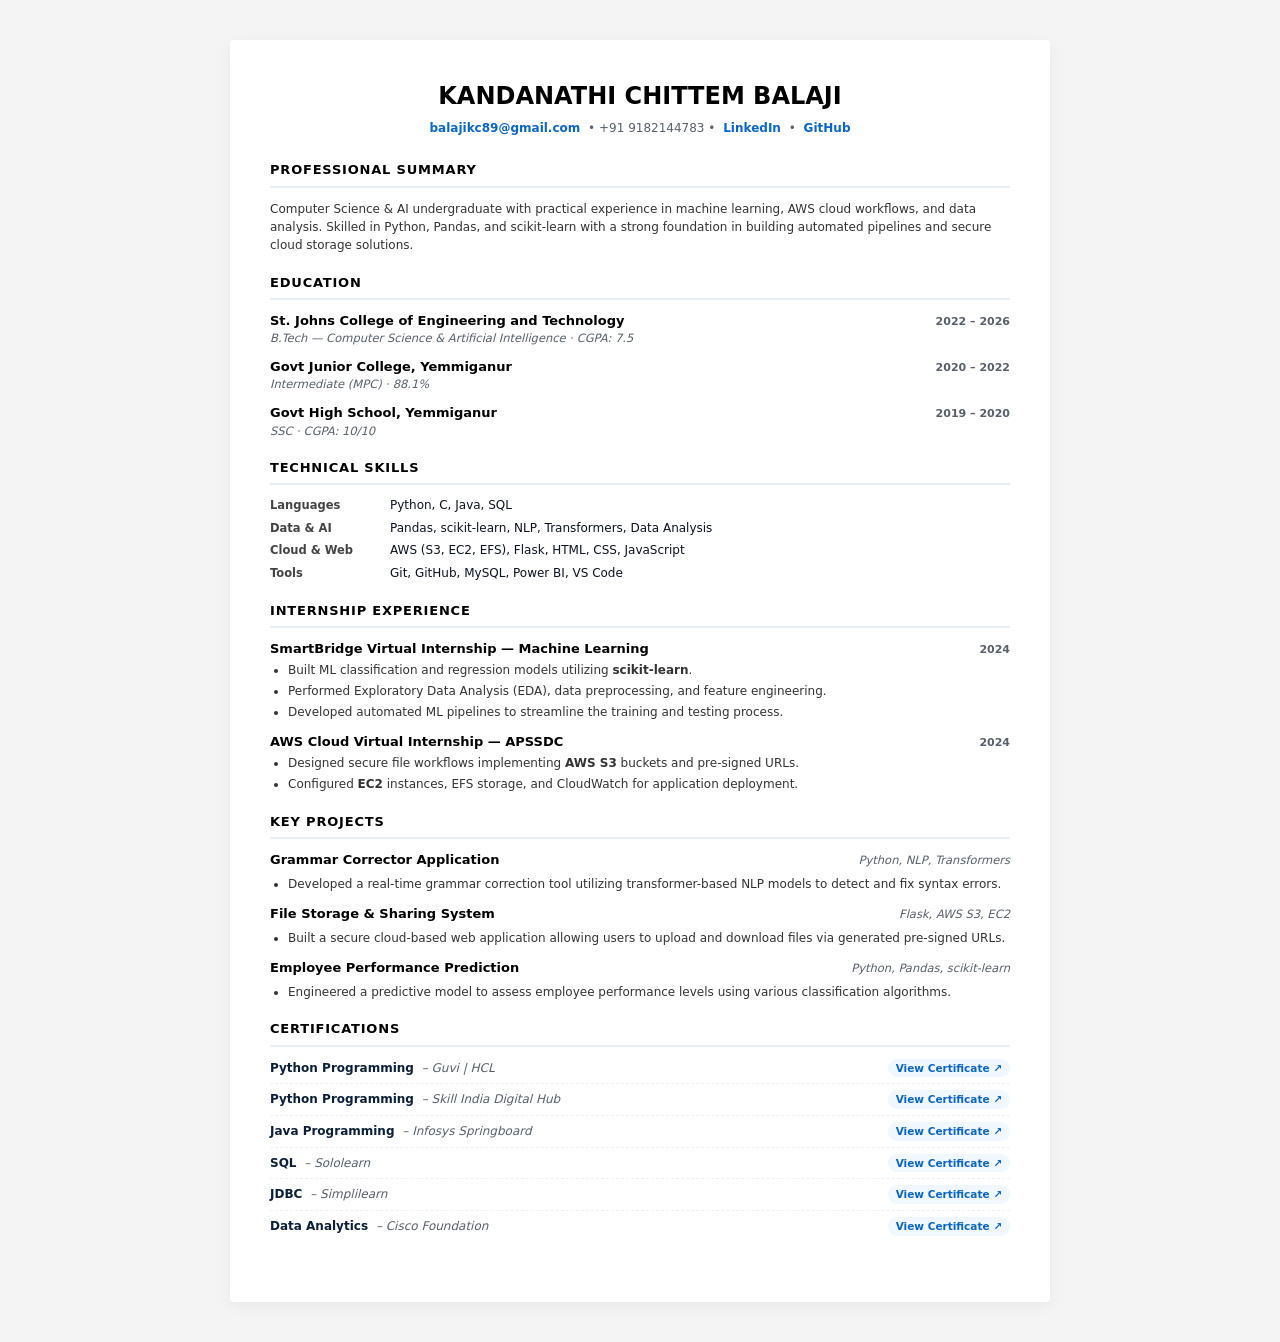
==== resume.html @ 3b9e07a9 "Add files via upload" ====
<!doctype html>
<html lang="en">
<head>
<meta charset="utf-8" />
<meta name="viewport" content="width=device-width,initial-scale=1" />
<title>Kandanathi Chittem Balaji — Resume</title>

<style>
  :root {
    --accent: #0a66c2;
    --text: #0b1220;
    --muted: #58606b;
    --border: #e6eef6;
  }

  html, body {
    margin: 0;
    background: #f4f4f4;
    font-family: Inter, system-ui, -apple-system, "Segoe UI", Roboto, Arial, sans-serif;
    color: var(--text);
    font-size: 12px;
    line-height: 1.4;
  }

  .page {
    max-width: 740px;
    margin: 40px auto;
    padding: 40px;
    background: #fff;
    box-shadow: 0 4px 15px rgba(0,0,0,0.05);
    border-radius: 4px;
  }

  /* Header */
  header { text-align: center; margin-bottom: 25px; }
  .name { font-size: 24px; font-weight: 800; text-transform: uppercase; margin-bottom: 6px; color: #000; }
  .links { font-size: 12px; color: var(--muted); }
  .links a { color: var(--accent); text-decoration: none; font-weight: 600; margin: 0 4px; }
  .links a:hover { text-decoration: underline; }

  /* Sections */
  section { margin-bottom: 20px; }
  h2 {
    font-size: 13px;
    text-transform: uppercase;
    letter-spacing: 0.8px;
    margin: 0 0 12px 0;
    padding-bottom: 6px;
    border-bottom: 2px solid var(--border);
    font-weight: 800;
    color: #000;
  }

  /* Text formatting */
  p, li { margin: 2px 0; }
  ul { margin: 4px 0 10px 18px; padding: 0; }
  li { margin-bottom: 4px; color: #333; }
  
  /* Entry Components */
  .entry { margin-bottom: 12px; }
  .entry-header { display: flex; justify-content: space-between; align-items: baseline; }
  .title { font-weight: 700; font-size: 13px; color: #000; }
  .date { font-size: 11px; color: var(--muted); font-weight: 600; white-space: nowrap; }
  .meta { color: var(--muted); font-size: 11.5px; font-style: italic; margin-bottom: 4px; display: block; }
  
  /* Skills Grid */
  .skills-grid { display: grid; grid-template-columns: 110px auto; gap: 6px 10px; }
  .skill-label { font-weight: 700; font-size: 11.5px; color: #444; }

  /* --- NEW PROFESSIONAL CERTIFICATION STYLES --- */
  .cert-row {
    display: flex;
    justify-content: space-between;
    align-items: center;
    margin-bottom: 6px;
    padding-bottom: 6px;
    border-bottom: 1px dashed #f0f0f0; /* Very subtle separator */
  }
  .cert-row:last-child { border-bottom: none; }
  
  .cert-info { font-size: 12px; }
  .cert-name { font-weight: 700; color: #0b1f38; }
  .cert-issuer { color: #58606b; font-style: italic; margin-left: 4px; }
  
  .cert-link {
    font-size: 10.5px;
    font-weight: 600;
    color: var(--accent);
    text-decoration: none;
    background: #f0f7ff; /* Very light blue background */
    padding: 2px 8px;
    border-radius: 12px; /* Pill shape */
    transition: all 0.2s ease;
    white-space: nowrap;
  }
  .cert-link:hover {
    background: var(--accent);
    color: white;
    text-decoration: none;
  }

  /* Print adjustments */
  @media print {
    body { background: none; }
    .page { box-shadow: none; margin: 0; padding: 20px; width: 100%; }
    .cert-link { border: 1px solid #ccc; background: none; color: #000; }
  }
</style>
</head>

<body>
<div class="page">

  <header>
    <div class="name">Kandanathi Chittem Balaji</div>
    <div class="links">
      <a href="mailto:balajikc89@gmail.com">balajikc89@gmail.com</a> •
      +91 9182144783 •
      <a href="https://linkedin.com/in/kandanathi-chittem-balaji" target="_blank">LinkedIn</a> •
      <a href="https://github.com/balajikc89" target="_blank">GitHub</a>
    </div>
  </header>

  <section>
    <h2>Professional Summary</h2>
    <p style="line-height:1.5; color:#333;">
      Computer Science & AI undergraduate with practical experience in machine learning, AWS cloud workflows, and data analysis. Skilled in Python, Pandas, and scikit-learn with a strong foundation in building automated pipelines and secure cloud storage solutions.
    </p>
  </section>

  <section>
    <h2>Education</h2>
    <div class="entry">
      <div class="entry-header">
        <span class="title">St. Johns College of Engineering and Technology</span>
        <span class="date">2022 – 2026</span>
      </div>
      <span class="meta">B.Tech — Computer Science & Artificial Intelligence · CGPA: 7.5</span>
    </div>
    <div class="entry">
      <div class="entry-header">
        <span class="title">Govt Junior College, Yemmiganur</span>
        <span class="date">2020 – 2022</span>
      </div>
      <span class="meta">Intermediate (MPC) · 88.1%</span>
    </div>
    <div class="entry">
      <div class="entry-header">
        <span class="title">Govt High School, Yemmiganur</span>
        <span class="date">2019 – 2020</span>
      </div>
      <span class="meta">SSC · CGPA: 10/10</span>
    </div>
  </section>

  <section>
    <h2>Technical Skills</h2>
    <div class="skills-grid">
      <span class="skill-label">Languages</span>
      <span>Python, C, Java, SQL</span>
      <span class="skill-label">Data & AI</span>
      <span>Pandas, scikit-learn, NLP, Transformers, Data Analysis</span>
      <span class="skill-label">Cloud & Web</span>
      <span>AWS (S3, EC2, EFS), Flask, HTML, CSS, JavaScript</span>
      <span class="skill-label">Tools</span>
      <span>Git, GitHub, MySQL, Power BI, VS Code</span>
    </div>
  </section>

  <section>
    <h2>Internship Experience</h2>
    <div class="entry">
      <div class="entry-header">
        <span class="title">SmartBridge Virtual Internship — Machine Learning</span>
        <span class="date">2024</span>
      </div>
      <ul>
        <li>Built ML classification and regression models utilizing <strong>scikit-learn</strong>.</li>
        <li>Performed Exploratory Data Analysis (EDA), data preprocessing, and feature engineering.</li>
        <li>Developed automated ML pipelines to streamline the training and testing process.</li>
      </ul>
    </div>
    <div class="entry">
      <div class="entry-header">
        <span class="title">AWS Cloud Virtual Internship — APSSDC</span>
        <span class="date">2024</span>
      </div>
      <ul>
        <li>Designed secure file workflows implementing <strong>AWS S3</strong> buckets and pre-signed URLs.</li>
        <li>Configured <strong>EC2</strong> instances, EFS storage, and CloudWatch for application deployment.</li>
      </ul>
    </div>
  </section>

  <section>
    <h2>Key Projects</h2>
    <div class="entry">
      <div class="entry-header">
        <span class="title">Grammar Corrector Application</span>
        <span class="meta">Python, NLP, Transformers</span>
      </div>
      <ul>
        <li>Developed a real-time grammar correction tool utilizing transformer-based NLP models to detect and fix syntax errors.</li>
      </ul>
    </div>
    <div class="entry">
      <div class="entry-header">
        <span class="title">File Storage & Sharing System</span>
        <span class="meta">Flask, AWS S3, EC2</span>
      </div>
      <ul>
        <li>Built a secure cloud-based web application allowing users to upload and download files via generated pre-signed URLs.</li>
      </ul>
    </div>
    <div class="entry">
      <div class="entry-header">
        <span class="title">Employee Performance Prediction</span>
        <span class="meta">Python, Pandas, scikit-learn</span>
      </div>
      <ul>
        <li>Engineered a predictive model to assess employee performance levels using various classification algorithms.</li>
      </ul>
    </div>
  </section>

  <section>
    <h2>Certifications</h2>
    
    <div class="cert-row">
      <div class="cert-info">
        <span class="cert-name">Python Programming</span> <span class="cert-issuer">– Guvi | HCL</span>
      </div>
      <a href="https://github.com/balu105/Portfolio/blob/main/Guvi-python.jpg" target="_blank" class="cert-link">View Certificate ↗</a>
    </div>

    <div class="cert-row">
      <div class="cert-info">
        <span class="cert-name">Python Programming</span> <span class="cert-issuer">– Skill India Digital Hub</span>
      </div>
      <a href="https://github.com/balu105/Portfolio/blob/main/SIDH-python.jpg" target="_blank" class="cert-link">View Certificate ↗</a>
    </div>

    <div class="cert-row">
      <div class="cert-info">
        <span class="cert-name">Java Programming</span> <span class="cert-issuer">– Infosys Springboard</span>
      </div>
      <a href="https://github.com/balu105/Portfolio/blob/main/java-Infosys.pdf" target="_blank" class="cert-link">View Certificate ↗</a>
    </div>

    <div class="cert-row">
      <div class="cert-info">
        <span class="cert-name">SQL</span> <span class="cert-issuer">– Sololearn</span>
      </div>
      <a href="https://github.com/balu105/Portfolio/blob/main/sololearn-SQL.jpg" target="_blank" class="cert-link">View Certificate ↗</a>
    </div>

    <div class="cert-row">
      <div class="cert-info">
        <span class="cert-name">JDBC</span> <span class="cert-issuer">– Simplilearn</span>
      </div>
      <a href="https://github.com/balu105/Portfolio/blob/main/simplilearn-JDBC.jpg" target="_blank" class="cert-link">View Certificate ↗</a>
    </div>

    <div class="cert-row">
      <div class="cert-info">
        <span class="cert-name">Data Analytics</span> <span class="cert-issuer">– Cisco Foundation</span>
      </div>
      <a href="https://github.com/balu105/Portfolio/blob/main/cisco-data%20analysis.pdf" target="_blank" class="cert-link">View Certificate ↗</a>
    </div>

  </section>

</div>
</body>
</html>
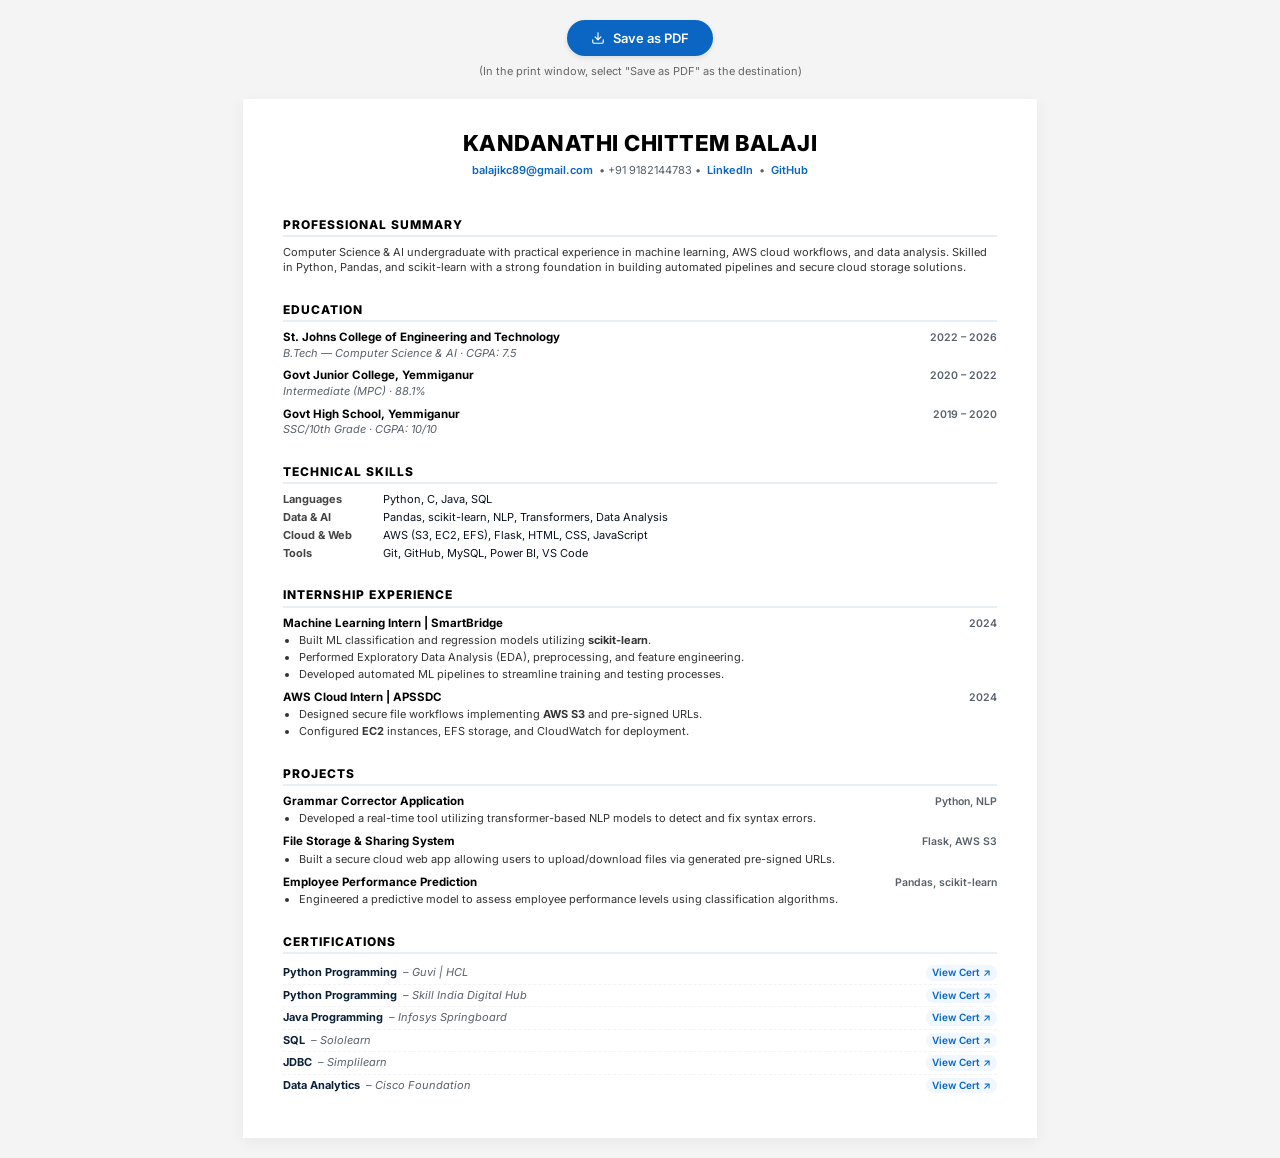
==== commit 7920a6f0: "Update resume.html" ====
--- a/resume.html
+++ b/resume.html
@@ -5,6 +5,9 @@
 <meta name="viewport" content="width=device-width,initial-scale=1" />
 <title>Kandanathi Chittem Balaji — Resume</title>
 
+<!-- FONT FIX: Explicitly loading Inter from Google Fonts for PDF consistency -->
+<link href="https://fonts.googleapis.com/css2?family=Inter:wght@400;600;700;800&display=swap" rel="stylesheet">
+
 <style>
   :root {
     --accent: #0a66c2;
@@ -13,121 +16,233 @@
     --border: #e6eef6;
   }
 
-  html, body {
+  html {
+    box-sizing: border-box;
+  }
+  *, *:before, *:after {
+    box-sizing: inherit;
+  }
+
+  body {
     margin: 0;
     background: #f4f4f4;
-    font-family: Inter, system-ui, -apple-system, "Segoe UI", Roboto, Arial, sans-serif;
+    font-family: 'Inter', sans-serif; /* Now explicitly using the loaded font */
     color: var(--text);
-    font-size: 12px;
-    line-height: 1.4;
-  }
-
+    font-size: 11px;
+    line-height: 1.35;
+  }
+
+  /* Toolbar for Download Button */
+  .toolbar {
+    text-align: center;
+    padding: 20px 0 0;
+    background-color: #f4f4f4;
+  }
+
+  .btn-download {
+    background-color: #0a66c2;
+    color: white;
+    border: none;
+    padding: 10px 24px;
+    border-radius: 24px;
+    font-weight: 600;
+    font-size: 13px;
+    cursor: pointer;
+    font-family: inherit;
+    display: inline-flex;
+    align-items: center;
+    gap: 8px;
+    box-shadow: 0 2px 5px rgba(0,0,0,0.1);
+    transition: background 0.2s ease;
+  }
+  
+  .btn-download:hover {
+    background-color: #004182;
+  }
+
+  /* Page Layout */
   .page {
-    max-width: 740px;
-    margin: 40px auto;
-    padding: 40px;
+    max-width: 210mm; /* A4 Width */
+    margin: 20px auto;
+    padding: 30px 40px;
     background: #fff;
     box-shadow: 0 4px 15px rgba(0,0,0,0.05);
-    border-radius: 4px;
   }
 
   /* Header */
-  header { text-align: center; margin-bottom: 25px; }
-  .name { font-size: 24px; font-weight: 800; text-transform: uppercase; margin-bottom: 6px; color: #000; }
-  .links { font-size: 12px; color: var(--muted); }
-  .links a { color: var(--accent); text-decoration: none; font-weight: 600; margin: 0 4px; }
+  header {
+    text-align: center;
+    margin-bottom: 15px;
+    padding-bottom: 10px;
+    /* Removed border-bottom: 1px solid var(--border); */
+  }
+  .name {
+    font-size: 22px;
+    font-weight: 800;
+    text-transform: uppercase;
+    margin-bottom: 4px;
+    color: #000;
+    letter-spacing: 0.5px;
+  }
+  .links {
+    font-size: 11px;
+    color: var(--muted);
+  }
+  .links a {
+    color: var(--accent);
+    text-decoration: none;
+    font-weight: 600;
+    margin: 0 3px;
+  }
   .links a:hover { text-decoration: underline; }
 
   /* Sections */
-  section { margin-bottom: 20px; }
+  section { margin-bottom: 12px; }
+
   h2 {
-    font-size: 13px;
+    font-size: 12px;
     text-transform: uppercase;
-    letter-spacing: 0.8px;
-    margin: 0 0 12px 0;
-    padding-bottom: 6px;
+    letter-spacing: 1px;
+    margin: 0 0 8px 0;
+    padding-bottom: 2px;
     border-bottom: 2px solid var(--border);
     font-weight: 800;
     color: #000;
   }
 
-  /* Text formatting */
-  p, li { margin: 2px 0; }
-  ul { margin: 4px 0 10px 18px; padding: 0; }
-  li { margin-bottom: 4px; color: #333; }
+  /* Content */
+  p { margin: 1px 0; }
   
-  /* Entry Components */
-  .entry { margin-bottom: 12px; }
-  .entry-header { display: flex; justify-content: space-between; align-items: baseline; }
-  .title { font-weight: 700; font-size: 13px; color: #000; }
-  .date { font-size: 11px; color: var(--muted); font-weight: 600; white-space: nowrap; }
-  .meta { color: var(--muted); font-size: 11.5px; font-style: italic; margin-bottom: 4px; display: block; }
+  ul {
+    margin: 2px 0 6px 16px;
+    padding: 0;
+  }
+  li {
+    margin-bottom: 2px;
+    color: #333;
+  }
+
+  /* Entry Header */
+  .entry { margin-bottom: 8px; }
   
+  .entry-header {
+    display: flex;
+    justify-content: space-between;
+    align-items: baseline;
+  }
+  .title {
+    font-weight: 700;
+    font-size: 11.5px;
+    color: #000;
+  }
+  .date {
+    font-size: 10.5px;
+    color: var(--muted);
+    font-weight: 600;
+    white-space: nowrap;
+  }
+  .meta {
+    color: var(--muted);
+    font-size: 11px;
+    font-style: italic;
+    display: block;
+  }
+
   /* Skills Grid */
-  .skills-grid { display: grid; grid-template-columns: 110px auto; gap: 6px 10px; }
-  .skill-label { font-weight: 700; font-size: 11.5px; color: #444; }
-
-  /* --- NEW PROFESSIONAL CERTIFICATION STYLES --- */
+  .skills-grid {
+    display: grid;
+    grid-template-columns: 90px auto;
+    gap: 3px 10px;
+  }
+  .skill-label {
+    font-weight: 700;
+    font-size: 11px;
+    color: #444;
+  }
+
+  /* Certifications */
   .cert-row {
     display: flex;
     justify-content: space-between;
     align-items: center;
-    margin-bottom: 6px;
-    padding-bottom: 6px;
-    border-bottom: 1px dashed #f0f0f0; /* Very subtle separator */
+    padding: 3px 0;
+    border-bottom: 1px dashed #f3f3f3;
   }
   .cert-row:last-child { border-bottom: none; }
-  
-  .cert-info { font-size: 12px; }
+
+  .cert-info { font-size: 11px; }
   .cert-name { font-weight: 700; color: #0b1f38; }
-  .cert-issuer { color: #58606b; font-style: italic; margin-left: 4px; }
-  
+  .cert-issuer { color: #58606b; font-style: italic; margin-left: 3px; }
+
   .cert-link {
-    font-size: 10.5px;
+    font-size: 10px;
     font-weight: 600;
     color: var(--accent);
     text-decoration: none;
-    background: #f0f7ff; /* Very light blue background */
-    padding: 2px 8px;
-    border-radius: 12px; /* Pill shape */
-    transition: all 0.2s ease;
+    background: #f0f7ff;
+    padding: 1px 6px;
+    border-radius: 10px;
     white-space: nowrap;
   }
   .cert-link:hover {
     background: var(--accent);
-    color: white;
-    text-decoration: none;
-  }
-
-  /* Print adjustments */
+    color: #fff;
+  }
+
+  /* PRINT SETTINGS */
   @media print {
-    body { background: none; }
-    .page { box-shadow: none; margin: 0; padding: 20px; width: 100%; }
-    .cert-link { border: 1px solid #ccc; background: none; color: #000; }
+    @page { margin: 0; size: auto; }
+    body { background: none; -webkit-print-color-adjust: exact; }
+    .no-print { display: none !important; }
+    .page {
+      width: 100%;
+      max-width: 100%;
+      margin: 0;
+      padding: 30px 40px;
+      box-shadow: none;
+    }
+    .cert-link { border: 1px solid #ccc; }
   }
 </style>
 </head>
 
 <body>
+
+<!-- Download Button Toolbar -->
+<div class="no-print toolbar">
+  <button onclick="window.print()" class="btn-download">
+    <svg width="14" height="14" viewBox="0 0 24 24" fill="none" stroke="currentColor" stroke-width="2" stroke-linecap="round" stroke-linejoin="round">
+      <path d="M21 15v4a2 2 0 0 1-2 2H5a2 2 0 0 1-2-2v-4"/>
+      <polyline points="7 10 12 15 17 10"/>
+      <line x1="12" y1="15" x2="12" y2="3"/>
+    </svg>
+    Save as PDF
+  </button>
+  <div style="margin-top:8px; font-size:11px; color:#666;">(In the print window, select "Save as PDF" as the destination)</div>
+</div>
+
 <div class="page">
 
+  <!-- HEADER -->
   <header>
     <div class="name">Kandanathi Chittem Balaji</div>
     <div class="links">
       <a href="mailto:balajikc89@gmail.com">balajikc89@gmail.com</a> •
       +91 9182144783 •
-      <a href="https://linkedin.com/in/kandanathi-chittem-balaji" target="_blank">LinkedIn</a> •
-      <a href="https://github.com/balajikc89" target="_blank">GitHub</a>
+      <a href="https://linkedin.com/in/kandanathi-chittem-balaji">LinkedIn</a> •
+      <a href="https://github.com/balajikc89">GitHub</a>
     </div>
   </header>
-
+<BR>
+  <!-- 1. PROFESSIONAL SUMMARY -->
   <section>
     <h2>Professional Summary</h2>
-    <p style="line-height:1.5; color:#333;">
+    <p style="color:#333;">
       Computer Science & AI undergraduate with practical experience in machine learning, AWS cloud workflows, and data analysis. Skilled in Python, Pandas, and scikit-learn with a strong foundation in building automated pipelines and secure cloud storage solutions.
     </p>
   </section>
-
+  <BR>
+  <!-- 2. EDUCATION (Moved Up - Priority for Students) -->
   <section>
     <h2>Education</h2>
     <div class="entry">
@@ -135,7 +250,7 @@
         <span class="title">St. Johns College of Engineering and Technology</span>
         <span class="date">2022 – 2026</span>
       </div>
-      <span class="meta">B.Tech — Computer Science & Artificial Intelligence · CGPA: 7.5</span>
+      <span class="meta">B.Tech — Computer Science & AI · CGPA: 7.5</span>
     </div>
     <div class="entry">
       <div class="entry-header">
@@ -144,132 +259,133 @@
       </div>
       <span class="meta">Intermediate (MPC) · 88.1%</span>
     </div>
+    <!-- 10th Grade Entry Updated -->
     <div class="entry">
       <div class="entry-header">
         <span class="title">Govt High School, Yemmiganur</span>
         <span class="date">2019 – 2020</span>
       </div>
-      <span class="meta">SSC · CGPA: 10/10</span>
-    </div>
-  </section>
-
+      <span class="meta">SSC/10th Grade · CGPA: 10/10</span>
+    </div>
+  </section>
+<BR>
+  <!-- 3. TECHNICAL SKILLS -->
   <section>
     <h2>Technical Skills</h2>
     <div class="skills-grid">
       <span class="skill-label">Languages</span>
       <span>Python, C, Java, SQL</span>
+      
       <span class="skill-label">Data & AI</span>
       <span>Pandas, scikit-learn, NLP, Transformers, Data Analysis</span>
+      
       <span class="skill-label">Cloud & Web</span>
       <span>AWS (S3, EC2, EFS), Flask, HTML, CSS, JavaScript</span>
+      
       <span class="skill-label">Tools</span>
       <span>Git, GitHub, MySQL, Power BI, VS Code</span>
     </div>
   </section>
-
+<BR>
+  <!-- 4. INTERNSHIP EXPERIENCE -->
   <section>
     <h2>Internship Experience</h2>
-    <div class="entry">
-      <div class="entry-header">
-        <span class="title">SmartBridge Virtual Internship — Machine Learning</span>
+    
+    <div class="entry">
+      <div class="entry-header">
+        <span class="title">Machine Learning Intern | SmartBridge</span>
         <span class="date">2024</span>
       </div>
       <ul>
         <li>Built ML classification and regression models utilizing <strong>scikit-learn</strong>.</li>
-        <li>Performed Exploratory Data Analysis (EDA), data preprocessing, and feature engineering.</li>
-        <li>Developed automated ML pipelines to streamline the training and testing process.</li>
-      </ul>
-    </div>
-    <div class="entry">
-      <div class="entry-header">
-        <span class="title">AWS Cloud Virtual Internship — APSSDC</span>
+        <li>Performed Exploratory Data Analysis (EDA), preprocessing, and feature engineering.</li>
+        <li>Developed automated ML pipelines to streamline training and testing processes.</li>
+      </ul>
+    </div>
+
+    <div class="entry">
+      <div class="entry-header">
+        <span class="title">AWS Cloud Intern | APSSDC</span>
         <span class="date">2024</span>
       </div>
       <ul>
-        <li>Designed secure file workflows implementing <strong>AWS S3</strong> buckets and pre-signed URLs.</li>
-        <li>Configured <strong>EC2</strong> instances, EFS storage, and CloudWatch for application deployment.</li>
-      </ul>
-    </div>
-  </section>
-
-  <section>
-    <h2>Key Projects</h2>
+        <li>Designed secure file workflows implementing <strong>AWS S3</strong> and pre-signed URLs.</li>
+        <li>Configured <strong>EC2</strong> instances, EFS storage, and CloudWatch for deployment.</li>
+      </ul>
+    </div>
+  </section>
+<BR>
+  <!-- 5. KEY PROJECTS -->
+  <section>
+    <h2>Projects</h2>
+
     <div class="entry">
       <div class="entry-header">
         <span class="title">Grammar Corrector Application</span>
-        <span class="meta">Python, NLP, Transformers</span>
-      </div>
-      <ul>
-        <li>Developed a real-time grammar correction tool utilizing transformer-based NLP models to detect and fix syntax errors.</li>
-      </ul>
-    </div>
+        <span class="date">Python, NLP</span>
+      </div>
+      <ul>
+        <li>Developed a real-time tool utilizing transformer-based NLP models to detect and fix syntax errors.</li>
+      </ul>
+    </div>
+
     <div class="entry">
       <div class="entry-header">
         <span class="title">File Storage & Sharing System</span>
-        <span class="meta">Flask, AWS S3, EC2</span>
-      </div>
-      <ul>
-        <li>Built a secure cloud-based web application allowing users to upload and download files via generated pre-signed URLs.</li>
-      </ul>
-    </div>
+        <span class="date">Flask, AWS S3</span>
+      </div>
+      <ul>
+        <li>Built a secure cloud web app allowing users to upload/download files via generated pre-signed URLs.</li>
+      </ul>
+    </div>
+
     <div class="entry">
       <div class="entry-header">
         <span class="title">Employee Performance Prediction</span>
-        <span class="meta">Python, Pandas, scikit-learn</span>
-      </div>
-      <ul>
-        <li>Engineered a predictive model to assess employee performance levels using various classification algorithms.</li>
-      </ul>
-    </div>
-  </section>
-
+        <span class="date">Pandas, scikit-learn</span>
+      </div>
+      <ul>
+        <li>Engineered a predictive model to assess employee performance levels using classification algorithms.</li>
+      </ul>
+    </div>
+  </section>
+<BR>
+  <!-- 6. CERTIFICATIONS -->
   <section>
     <h2>Certifications</h2>
     
     <div class="cert-row">
-      <div class="cert-info">
-        <span class="cert-name">Python Programming</span> <span class="cert-issuer">– Guvi | HCL</span>
-      </div>
-      <a href="https://github.com/balu105/Portfolio/blob/main/Guvi-python.jpg" target="_blank" class="cert-link">View Certificate ↗</a>
-    </div>
-
-    <div class="cert-row">
-      <div class="cert-info">
-        <span class="cert-name">Python Programming</span> <span class="cert-issuer">– Skill India Digital Hub</span>
-      </div>
-      <a href="https://github.com/balu105/Portfolio/blob/main/SIDH-python.jpg" target="_blank" class="cert-link">View Certificate ↗</a>
-    </div>
-
-    <div class="cert-row">
-      <div class="cert-info">
-        <span class="cert-name">Java Programming</span> <span class="cert-issuer">– Infosys Springboard</span>
-      </div>
-      <a href="https://github.com/balu105/Portfolio/blob/main/java-Infosys.pdf" target="_blank" class="cert-link">View Certificate ↗</a>
-    </div>
-
-    <div class="cert-row">
-      <div class="cert-info">
-        <span class="cert-name">SQL</span> <span class="cert-issuer">– Sololearn</span>
-      </div>
-      <a href="https://github.com/balu105/Portfolio/blob/main/sololearn-SQL.jpg" target="_blank" class="cert-link">View Certificate ↗</a>
-    </div>
-
-    <div class="cert-row">
-      <div class="cert-info">
-        <span class="cert-name">JDBC</span> <span class="cert-issuer">– Simplilearn</span>
-      </div>
-      <a href="https://github.com/balu105/Portfolio/blob/main/simplilearn-JDBC.jpg" target="_blank" class="cert-link">View Certificate ↗</a>
-    </div>
-
-    <div class="cert-row">
-      <div class="cert-info">
-        <span class="cert-name">Data Analytics</span> <span class="cert-issuer">– Cisco Foundation</span>
-      </div>
-      <a href="https://github.com/balu105/Portfolio/blob/main/cisco-data%20analysis.pdf" target="_blank" class="cert-link">View Certificate ↗</a>
+      <div class="cert-info"><span class="cert-name">Python Programming</span> <span class="cert-issuer">– Guvi | HCL</span></div>
+      <a href="https://github.com/balu105/Portfolio/blob/main/Guvi-python.jpg" target="_blank" class="cert-link">View Cert ↗</a>
+    </div>
+
+    <div class="cert-row">
+      <div class="cert-info"><span class="cert-name">Python Programming</span> <span class="cert-issuer">– Skill India Digital Hub</span></div>
+      <a href="https://github.com/balu105/Portfolio/blob/main/SIDH-python.jpg" target="_blank" class="cert-link">View Cert ↗</a>
+    </div>
+
+    <div class="cert-row">
+      <div class="cert-info"><span class="cert-name">Java Programming</span> <span class="cert-issuer">– Infosys Springboard</span></div>
+      <a href="https://github.com/balu105/Portfolio/blob/main/java-Infosys.pdf" target="_blank" class="cert-link">View Cert ↗</a>
+    </div>
+
+    <div class="cert-row">
+      <div class="cert-info"><span class="cert-name">SQL</span> <span class="cert-issuer">– Sololearn</span></div>
+      <a href="https://github.com/balu105/Portfolio/blob/main/sololearn-SQL.jpg" target="_blank" class="cert-link">View Cert ↗</a>
+    </div>
+
+    <div class="cert-row">
+      <div class="cert-info"><span class="cert-name">JDBC</span> <span class="cert-issuer">– Simplilearn</span></div>
+      <a href="https://github.com/balu105/Portfolio/blob/main/simplilearn-JDBC.jpg" target="_blank" class="cert-link">View Cert ↗</a>
+    </div>
+    
+    <div class="cert-row">
+      <div class="cert-info"><span class="cert-name">Data Analytics</span> <span class="cert-issuer">– Cisco Foundation</span></div>
+      <a href="https://github.com/balu105/Portfolio/blob/main/cisco-data%20analysis.pdf" target="_blank" class="cert-link">View Cert ↗</a>
     </div>
 
   </section>
 
 </div>
 </body>
-</html>+</html>
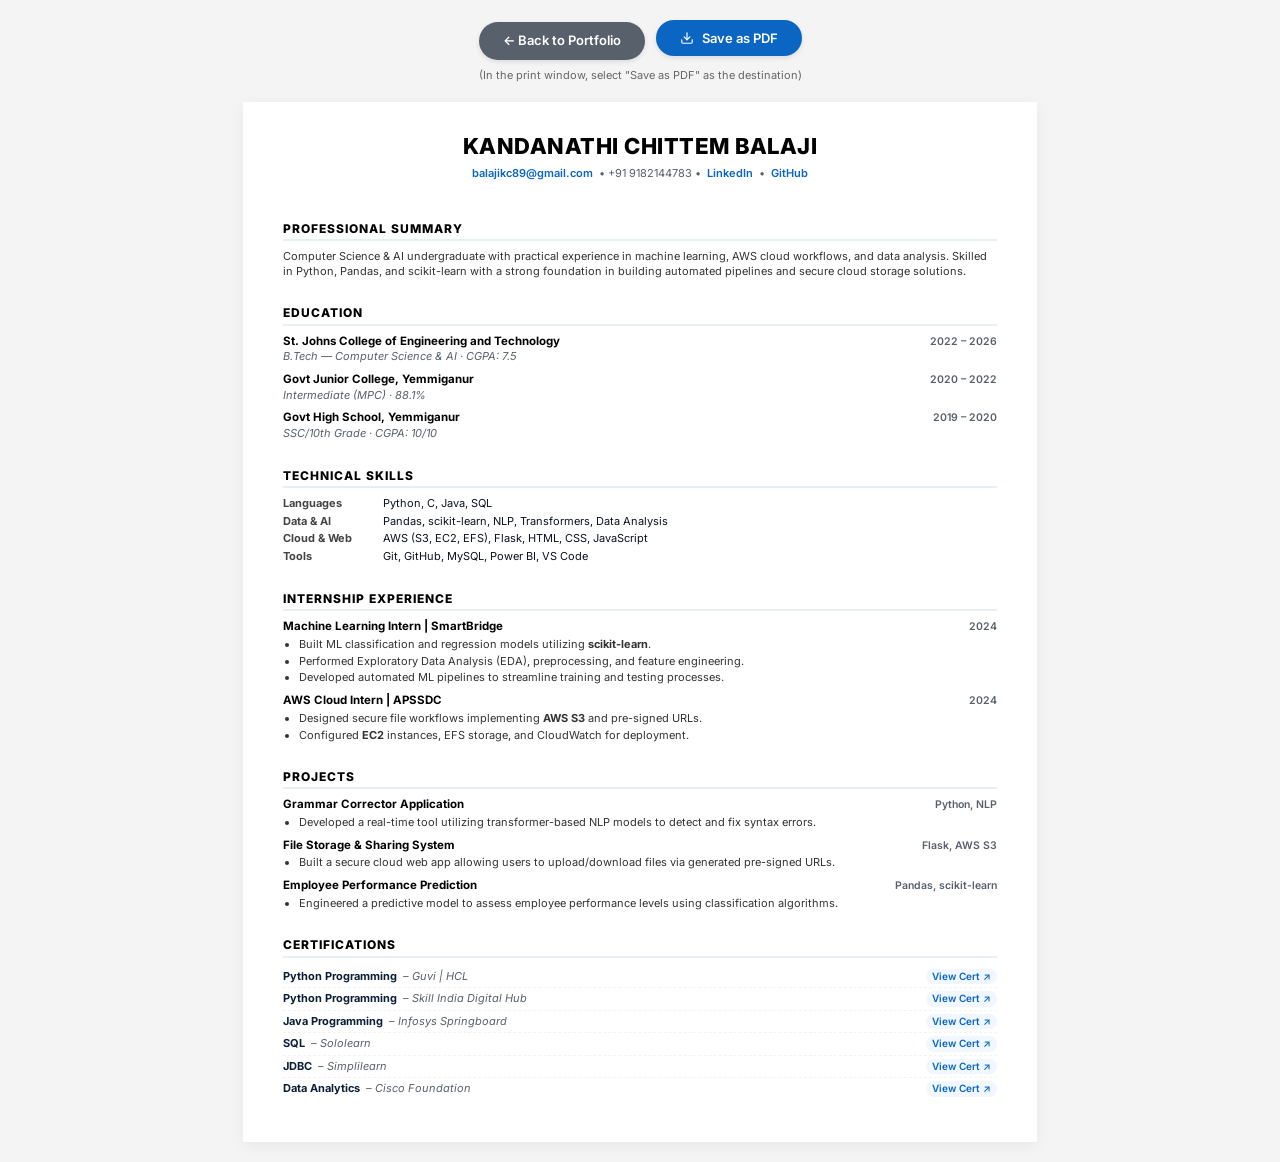
==== commit b23d9a3d: "Enhance portfolio web app structure, design system, and deployment readiness" ====
--- a/resume.html
+++ b/resume.html
@@ -210,6 +210,9 @@
 
 <!-- Download Button Toolbar -->
 <div class="no-print toolbar">
+  <a href="index.html" class="btn-download" style="text-decoration:none; background-color:#58606b; margin-right: 8px;">
+    ← Back to Portfolio
+  </a>
   <button onclick="window.print()" class="btn-download">
     <svg width="14" height="14" viewBox="0 0 24 24" fill="none" stroke="currentColor" stroke-width="2" stroke-linecap="round" stroke-linejoin="round">
       <path d="M21 15v4a2 2 0 0 1-2 2H5a2 2 0 0 1-2-2v-4"/>
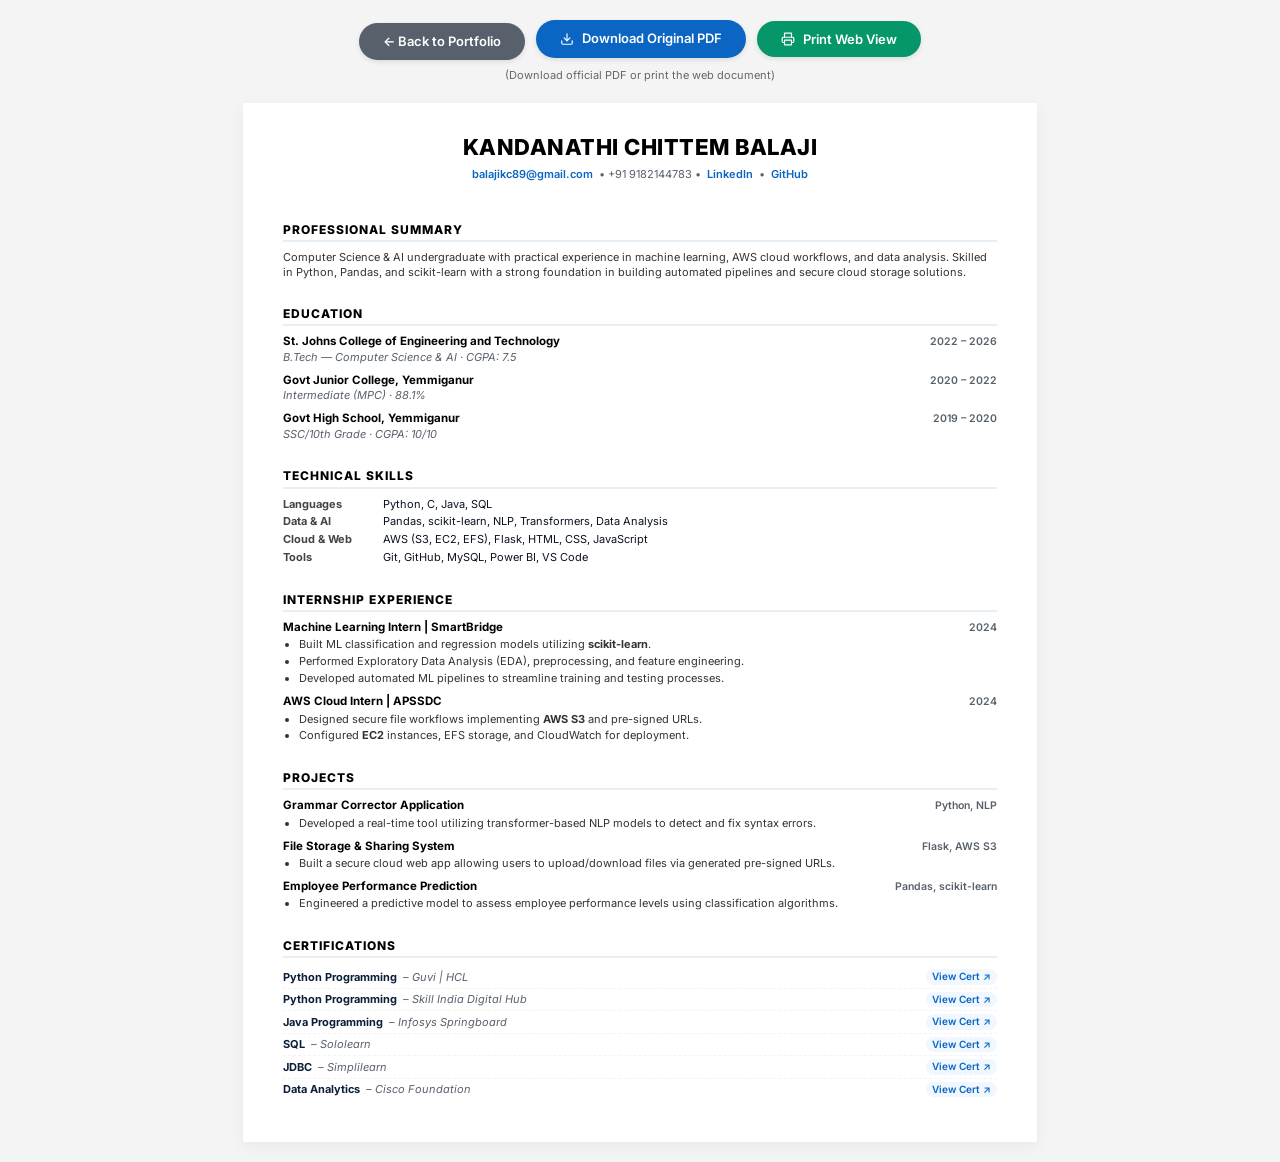
==== commit 718b420e: "Add official Balaji_Resume.pdf asset and update resume links" ====
--- a/resume.html
+++ b/resume.html
@@ -213,15 +213,23 @@
   <a href="index.html" class="btn-download" style="text-decoration:none; background-color:#58606b; margin-right: 8px;">
     ← Back to Portfolio
   </a>
-  <button onclick="window.print()" class="btn-download">
+  <a href="assets/pdfs/Balaji_Resume.pdf" download="Balaji_Resume.pdf" class="btn-download" style="text-decoration:none; margin-right: 8px;">
     <svg width="14" height="14" viewBox="0 0 24 24" fill="none" stroke="currentColor" stroke-width="2" stroke-linecap="round" stroke-linejoin="round">
       <path d="M21 15v4a2 2 0 0 1-2 2H5a2 2 0 0 1-2-2v-4"/>
       <polyline points="7 10 12 15 17 10"/>
       <line x1="12" y1="15" x2="12" y2="3"/>
     </svg>
-    Save as PDF
+    Download Original PDF
+  </a>
+  <button onclick="window.print()" class="btn-download" style="background-color:#059669;">
+    <svg width="14" height="14" viewBox="0 0 24 24" fill="none" stroke="currentColor" stroke-width="2" stroke-linecap="round" stroke-linejoin="round">
+      <polyline points="6 9 6 2 18 2 18 9"/>
+      <path d="M6 18H4a2 2 0 0 1-2-2v-5a2 2 0 0 1 2-2h16a2 2 0 0 1 2 2v5a2 2 0 0 1-2 2h-2"/>
+      <rect x="6" y="14" width="12" height="8"/>
+    </svg>
+    Print Web View
   </button>
-  <div style="margin-top:8px; font-size:11px; color:#666;">(In the print window, select "Save as PDF" as the destination)</div>
+  <div style="margin-top:8px; font-size:11px; color:#666;">(Download official PDF or print the web document)</div>
 </div>
 
 <div class="page">
@@ -359,32 +367,32 @@
     
     <div class="cert-row">
       <div class="cert-info"><span class="cert-name">Python Programming</span> <span class="cert-issuer">– Guvi | HCL</span></div>
-      <a href="https://github.com/balu105/Portfolio/blob/main/Guvi-python.jpg" target="_blank" class="cert-link">View Cert ↗</a>
+      <a href="assets/images/certs/Guvi-python.jpg" target="_blank" class="cert-link">View Cert ↗</a>
     </div>
 
     <div class="cert-row">
       <div class="cert-info"><span class="cert-name">Python Programming</span> <span class="cert-issuer">– Skill India Digital Hub</span></div>
-      <a href="https://github.com/balu105/Portfolio/blob/main/SIDH-python.jpg" target="_blank" class="cert-link">View Cert ↗</a>
+      <a href="assets/images/certs/SIDH-python.jpg" target="_blank" class="cert-link">View Cert ↗</a>
     </div>
 
     <div class="cert-row">
       <div class="cert-info"><span class="cert-name">Java Programming</span> <span class="cert-issuer">– Infosys Springboard</span></div>
-      <a href="https://github.com/balu105/Portfolio/blob/main/java-Infosys.pdf" target="_blank" class="cert-link">View Cert ↗</a>
+      <a href="assets/pdfs/java-Infosys.pdf" target="_blank" class="cert-link">View Cert ↗</a>
     </div>
 
     <div class="cert-row">
       <div class="cert-info"><span class="cert-name">SQL</span> <span class="cert-issuer">– Sololearn</span></div>
-      <a href="https://github.com/balu105/Portfolio/blob/main/sololearn-SQL.jpg" target="_blank" class="cert-link">View Cert ↗</a>
+      <a href="assets/images/certs/sololearn-SQL.jpg" target="_blank" class="cert-link">View Cert ↗</a>
     </div>
 
     <div class="cert-row">
       <div class="cert-info"><span class="cert-name">JDBC</span> <span class="cert-issuer">– Simplilearn</span></div>
-      <a href="https://github.com/balu105/Portfolio/blob/main/simplilearn-JDBC.jpg" target="_blank" class="cert-link">View Cert ↗</a>
+      <a href="assets/images/certs/simplilearn-JDBC.jpg" target="_blank" class="cert-link">View Cert ↗</a>
     </div>
     
     <div class="cert-row">
       <div class="cert-info"><span class="cert-name">Data Analytics</span> <span class="cert-issuer">– Cisco Foundation</span></div>
-      <a href="https://github.com/balu105/Portfolio/blob/main/cisco-data%20analysis.pdf" target="_blank" class="cert-link">View Cert ↗</a>
+      <a href="assets/pdfs/cisco-data-analysis.pdf" target="_blank" class="cert-link">View Cert ↗</a>
     </div>
 
   </section>
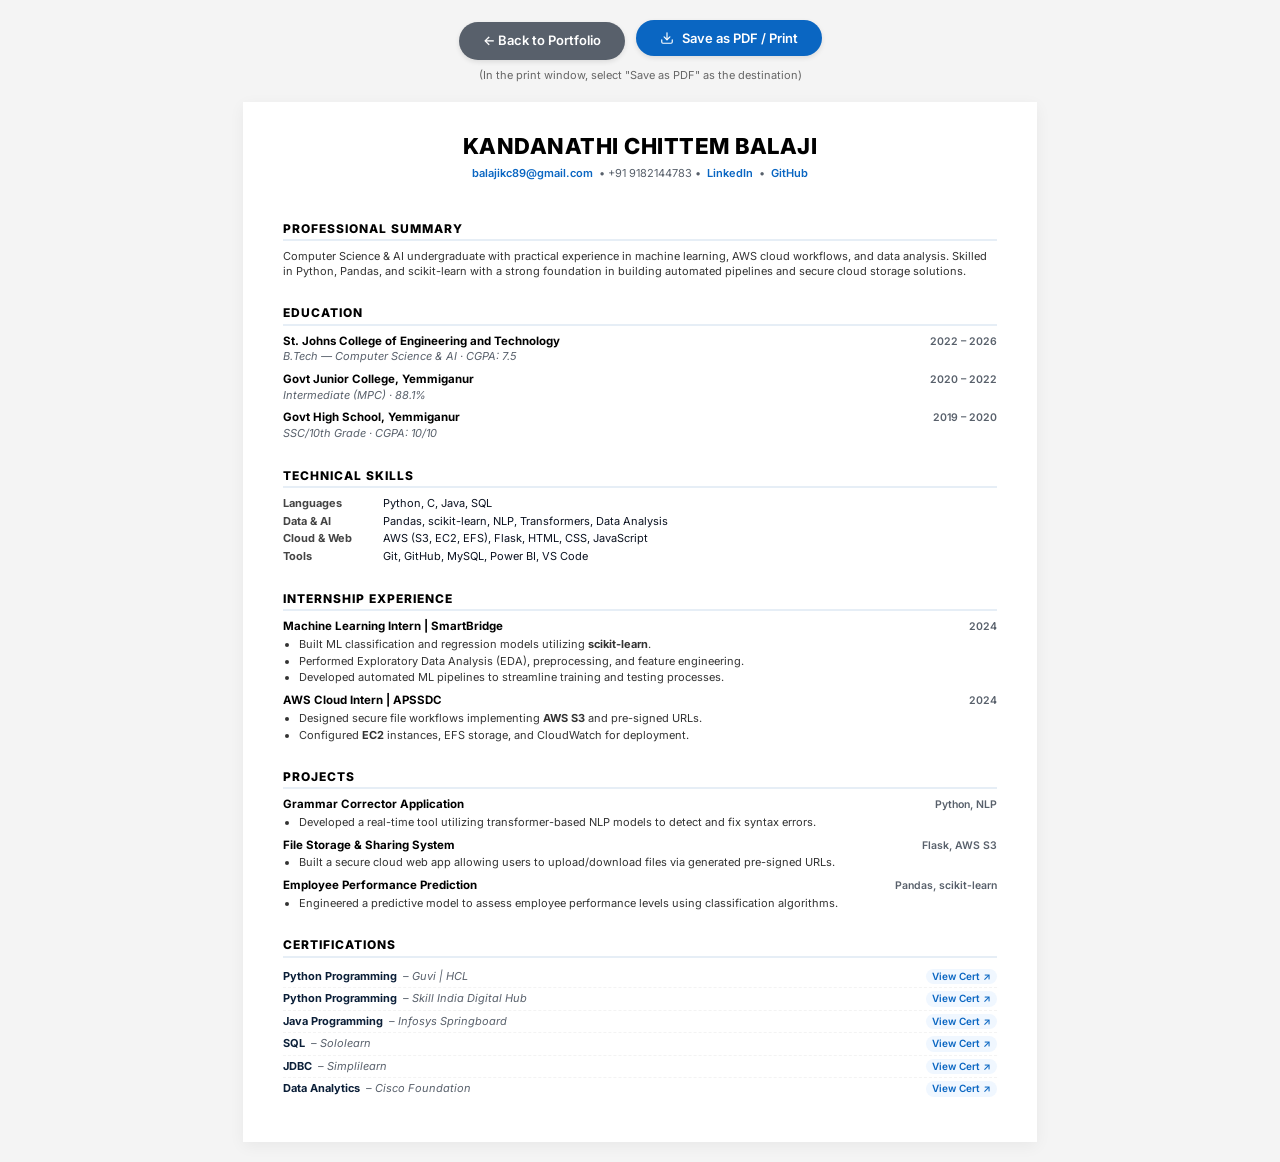
==== commit 50ade857: "Simplify resume toolbar to show only Back to Portfolio and Save/Print options" ====
--- a/resume.html
+++ b/resume.html
@@ -208,28 +208,20 @@
 
 <body>
 
-<!-- Download Button Toolbar -->
+<!-- Toolbar -->
 <div class="no-print toolbar">
   <a href="index.html" class="btn-download" style="text-decoration:none; background-color:#58606b; margin-right: 8px;">
     ← Back to Portfolio
   </a>
-  <a href="assets/pdfs/Balaji_Resume.pdf" download="Balaji_Resume.pdf" class="btn-download" style="text-decoration:none; margin-right: 8px;">
+  <button onclick="window.print()" class="btn-download">
     <svg width="14" height="14" viewBox="0 0 24 24" fill="none" stroke="currentColor" stroke-width="2" stroke-linecap="round" stroke-linejoin="round">
       <path d="M21 15v4a2 2 0 0 1-2 2H5a2 2 0 0 1-2-2v-4"/>
       <polyline points="7 10 12 15 17 10"/>
       <line x1="12" y1="15" x2="12" y2="3"/>
     </svg>
-    Download Original PDF
-  </a>
-  <button onclick="window.print()" class="btn-download" style="background-color:#059669;">
-    <svg width="14" height="14" viewBox="0 0 24 24" fill="none" stroke="currentColor" stroke-width="2" stroke-linecap="round" stroke-linejoin="round">
-      <polyline points="6 9 6 2 18 2 18 9"/>
-      <path d="M6 18H4a2 2 0 0 1-2-2v-5a2 2 0 0 1 2-2h16a2 2 0 0 1 2 2v5a2 2 0 0 1-2 2h-2"/>
-      <rect x="6" y="14" width="12" height="8"/>
-    </svg>
-    Print Web View
+    Save as PDF / Print
   </button>
-  <div style="margin-top:8px; font-size:11px; color:#666;">(Download official PDF or print the web document)</div>
+  <div style="margin-top:8px; font-size:11px; color:#666;">(In the print window, select "Save as PDF" as the destination)</div>
 </div>
 
 <div class="page">
